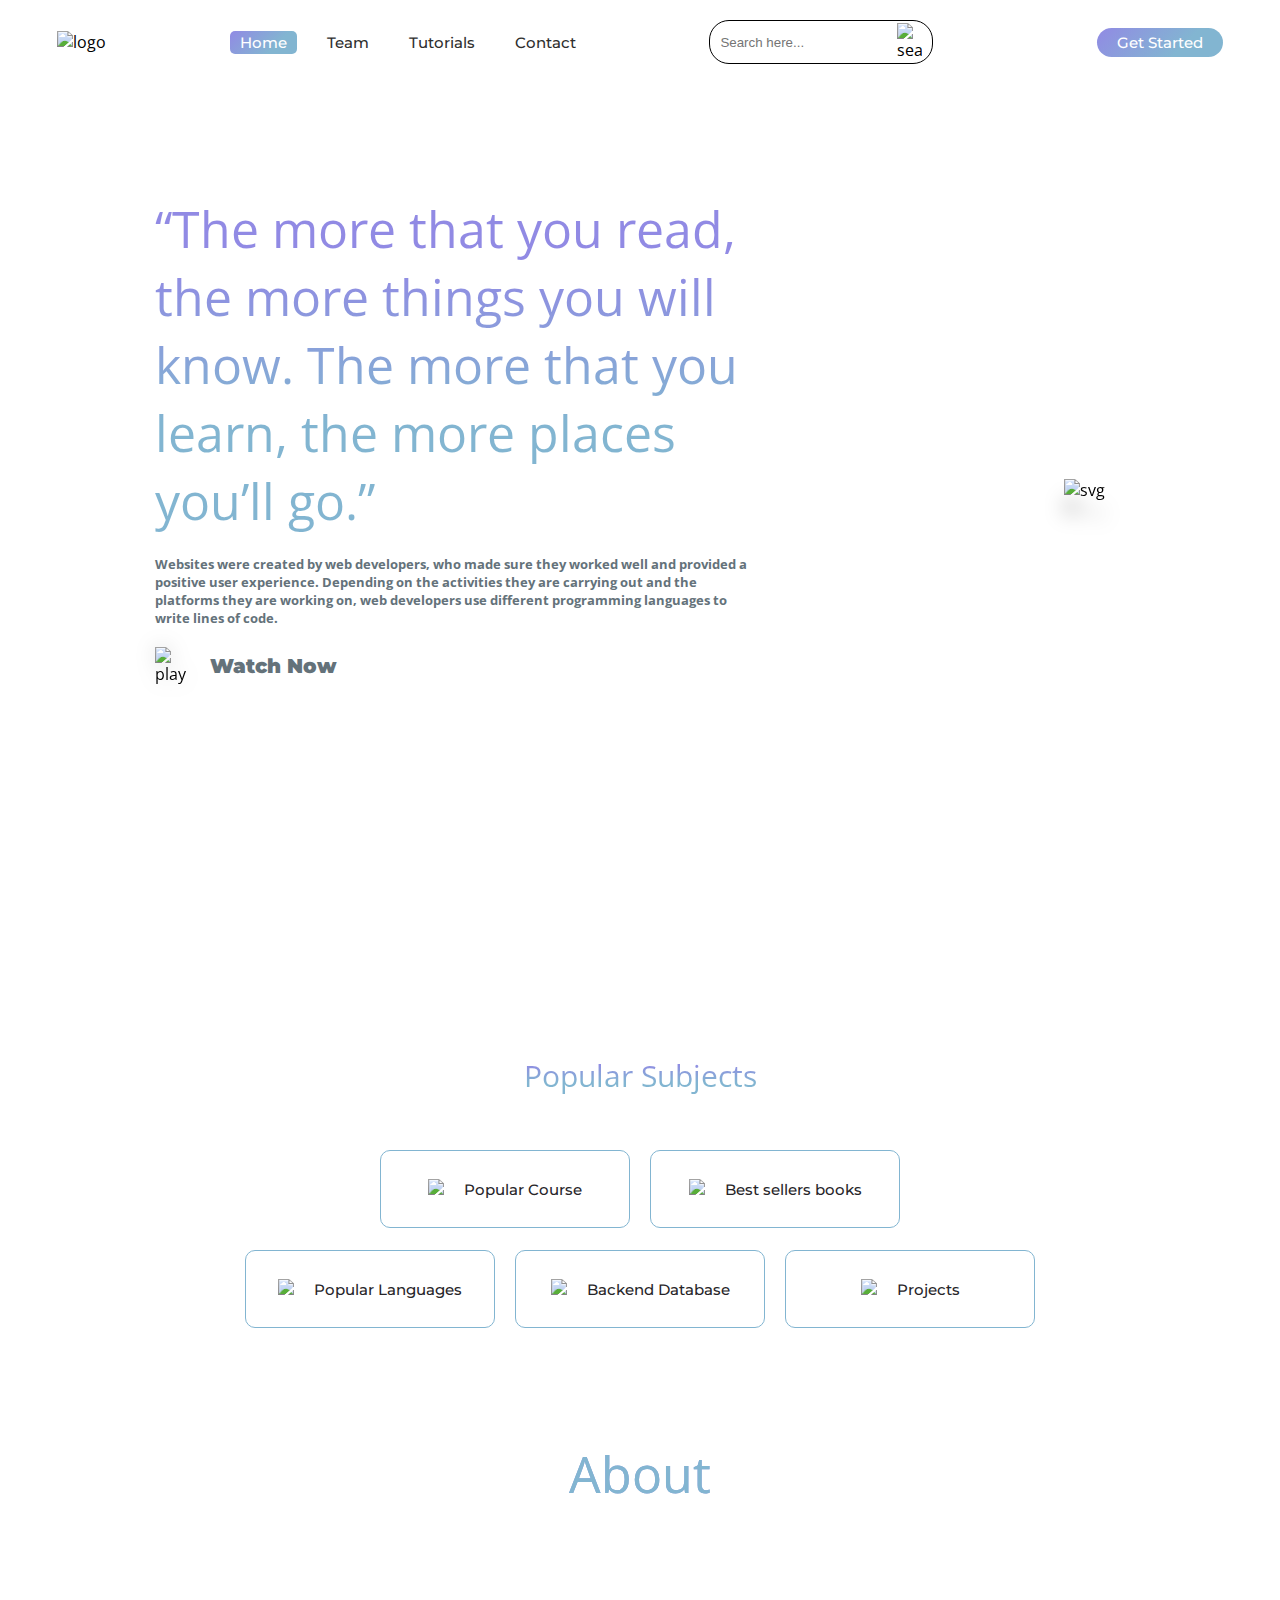
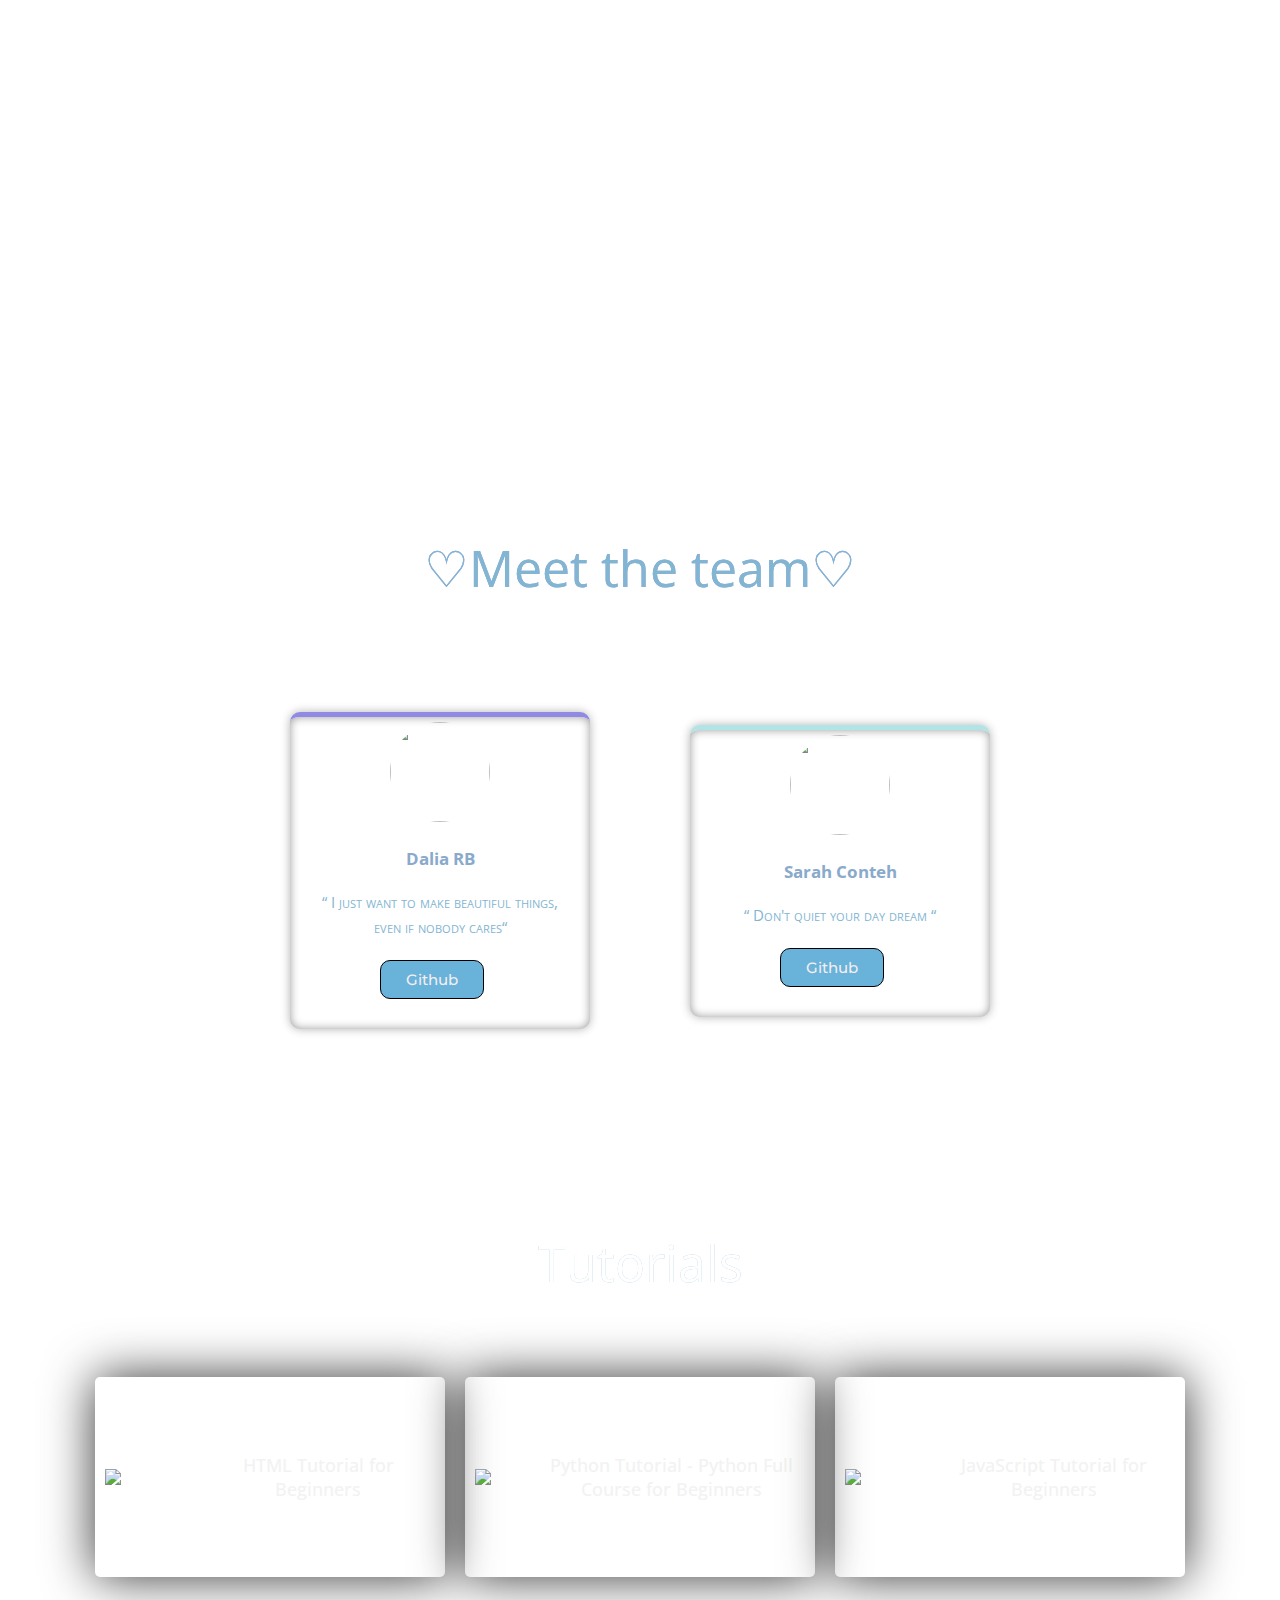
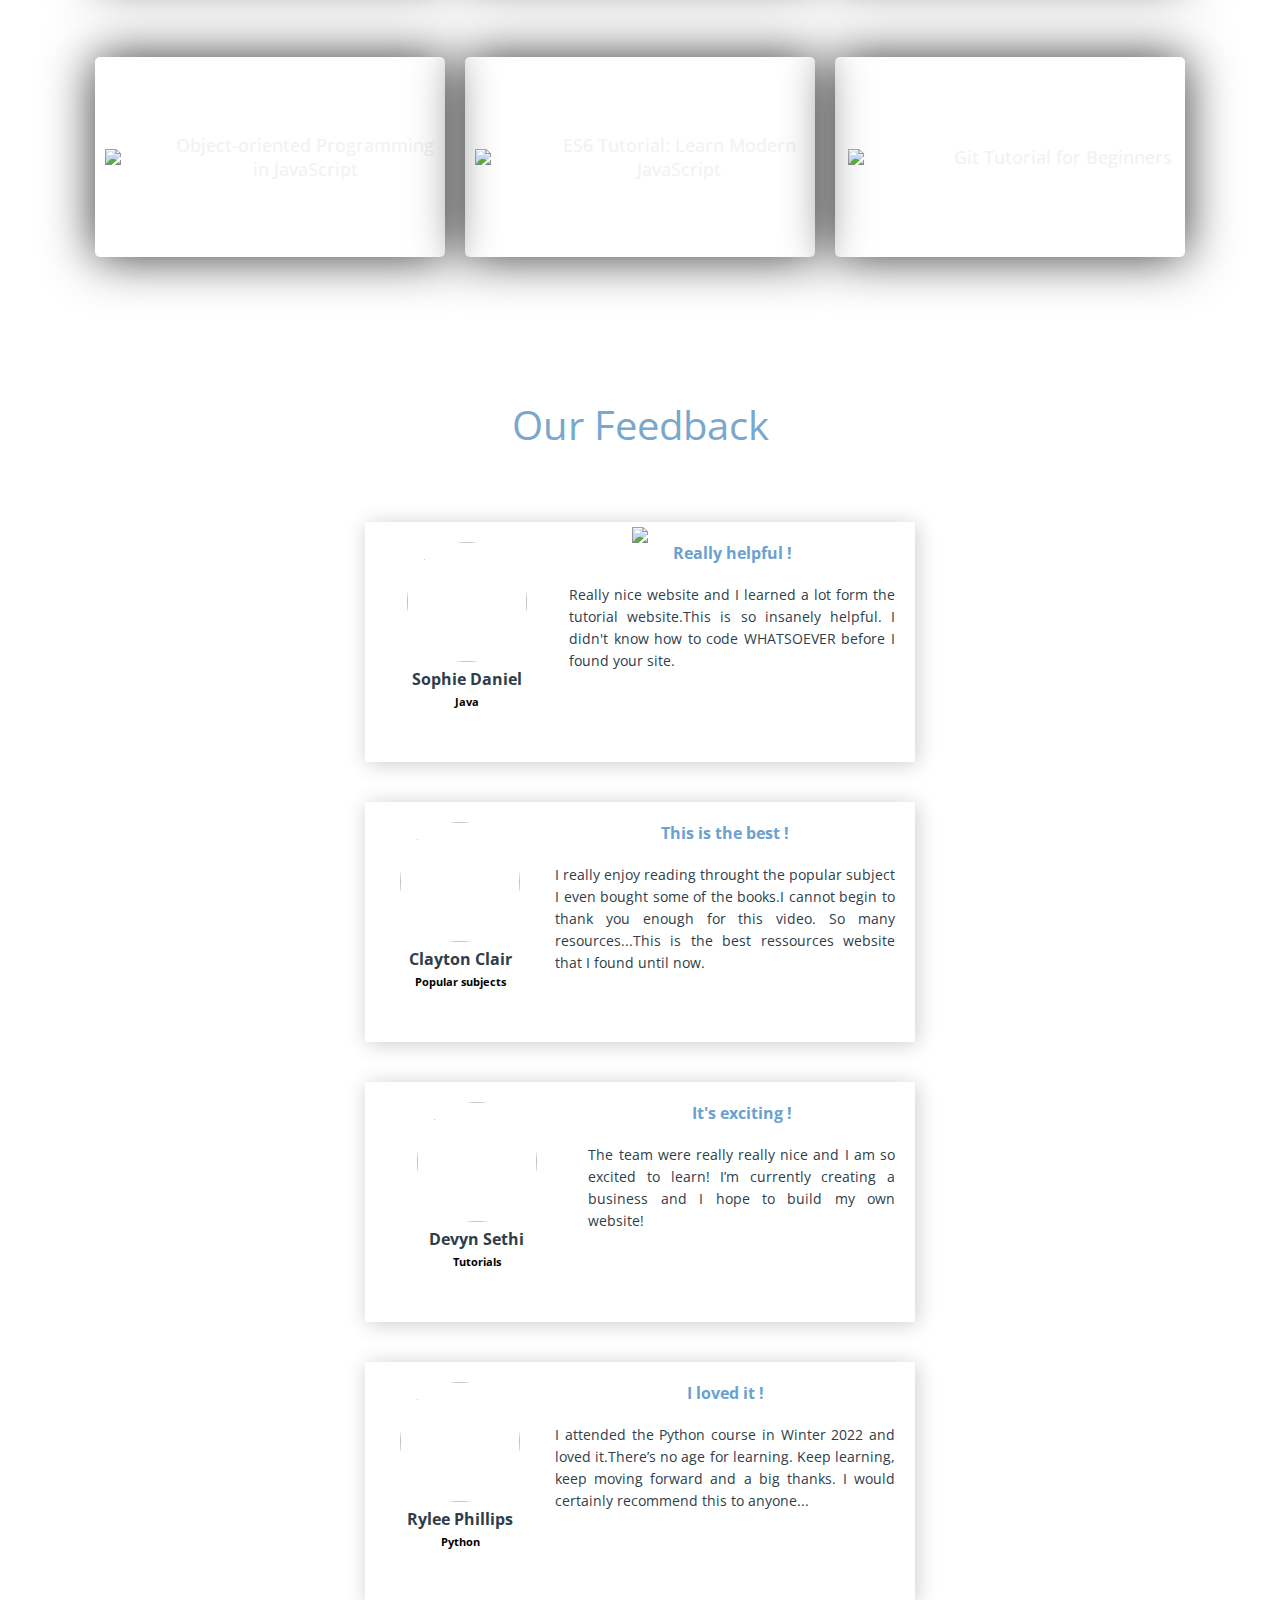
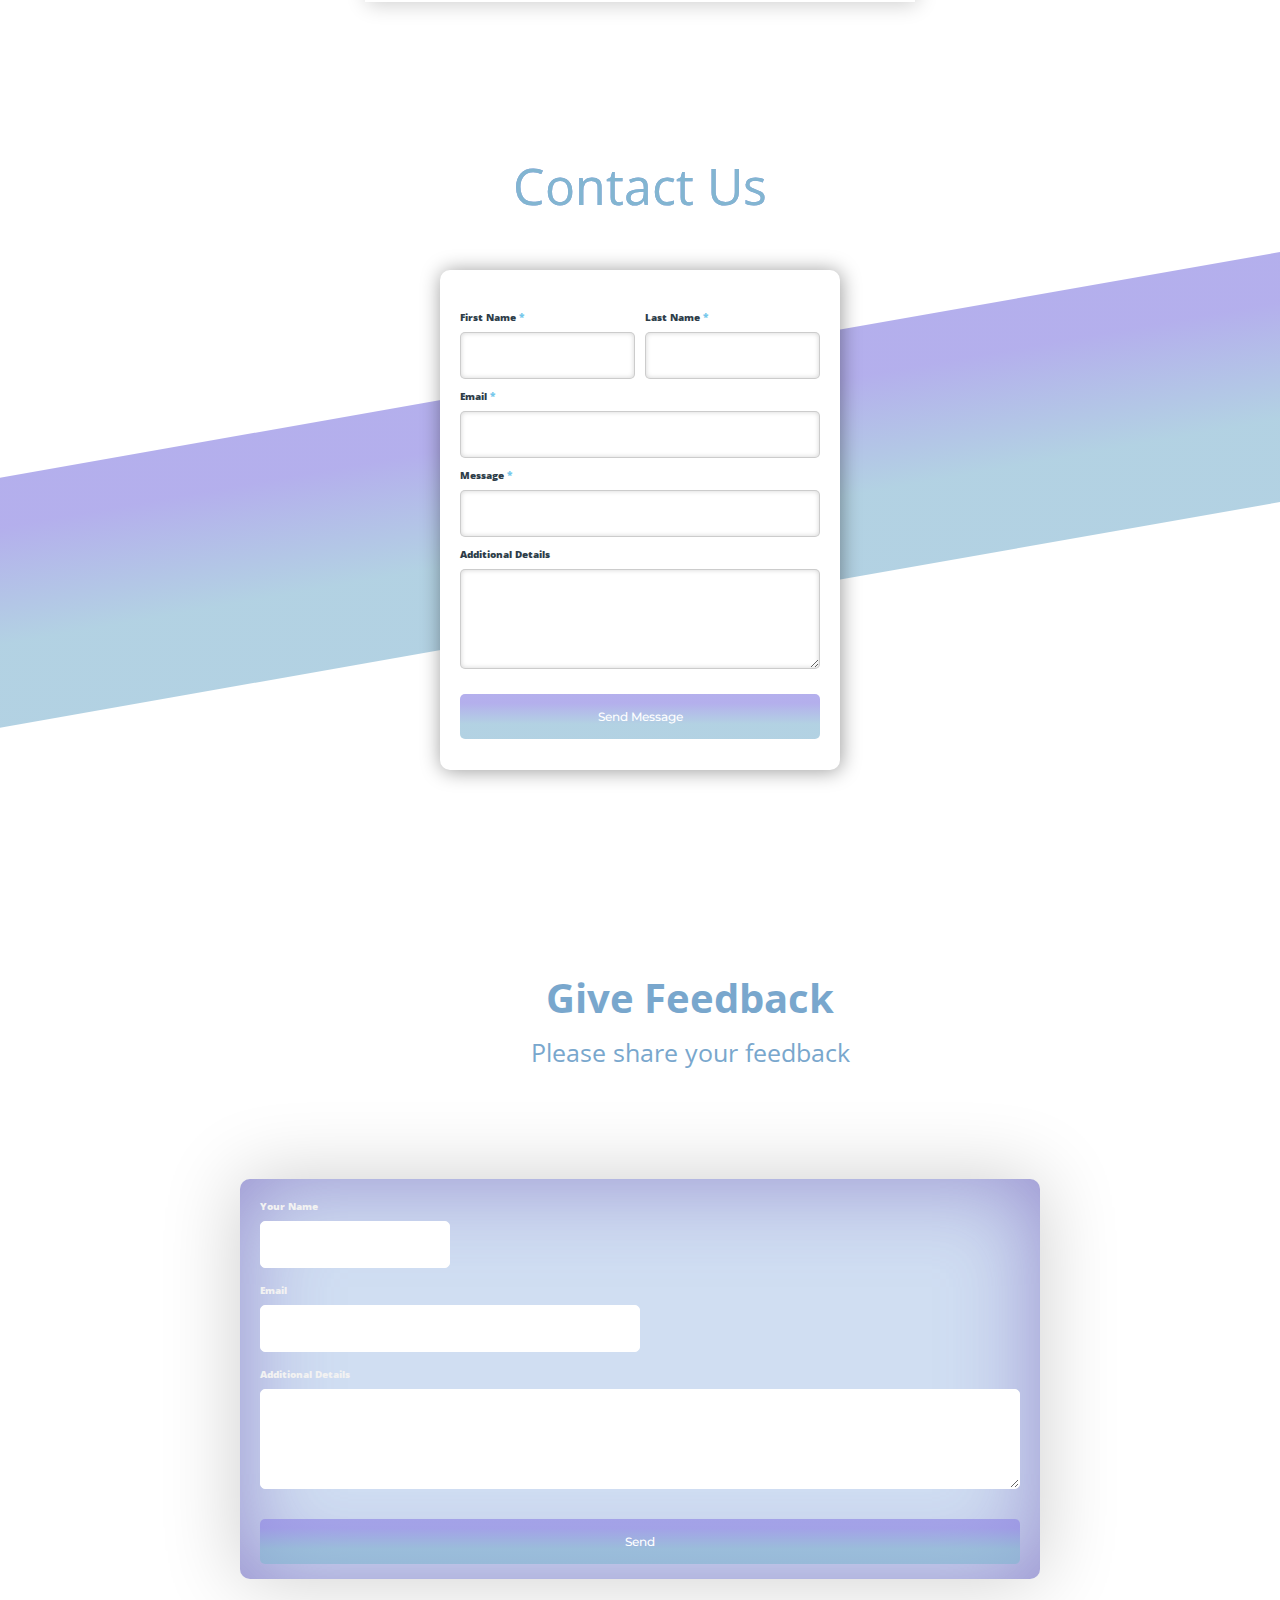
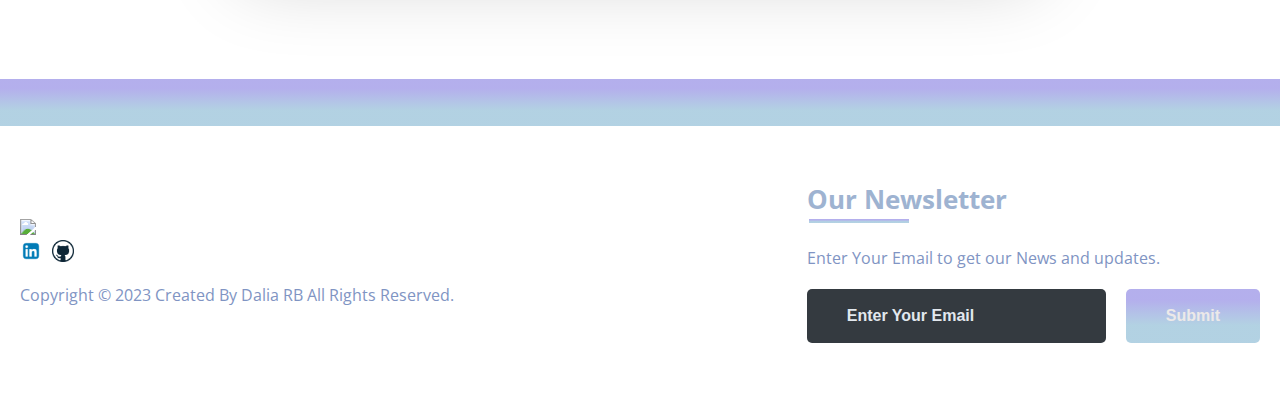
==== index.html @ c53d87e0 "footer" ====
<!DOCTYPE html>
<html>
<head>
	<link rel="shortcut icon" type="png" href="images/book-stack-icon--icon-search-engine-16.png">
	<meta charset="utf-8">
	<meta http-equiv="X-UA-Comaptible" content="IE=edge">
	<title>Challenge</title>
	<meta name="desciption" content="">
	<meta name="viewport" content="width=device-width, initial-scale=1">
	<link rel="stylesheet" type="text/css" href="style.css">
	<script type="text/javascript" src="script.js"></script>
	<script src="https://code.jquery.com/jquery-3.2.1.js"></script>
	<script>
        // Attach an event handler to the window object to listen for scroll events
		$(window).on('scroll', function(){
              // Check the current vertical scroll position of the window
  			if($(window).scrollTop()){
                // If the scroll position is greater than 0, add the 'black' class to the 'nav' element
  			  $('nav').addClass('black'); 
 			 }else { // If the scroll position is 0, remove the 'black' class from the 'nav' element
 		   $('nav').removeClass('black');
 		 }
		})
	</script>
</head>
<body>
<!-- Navigation Bar -->
	<header id="header">
		<nav>
			<div class="logo"><img src="images/0e35d07bb8677053eafcbf5e1f7dc3da-removebg-preview.png" alt="logo"></div>
			<ul>
				<li><a class="active" href="">Home</a></li>
				<!-- <li><a href="#portfolio_section">Recommendation</a></li> -->
				<li><a href="#team_section">Team</a></li>
				<li><a href="#services_section">Tutorials</a></li>
				<li><a href="#contactus_section">Contact</a></li>
			</ul>
			<div class="srch"><input type="text" class="search" placeholder="Search here..."><img src="images/2899266-removebg-preview.png" alt="search" onclick=slide()></div>
			<a class="get-started" href="login.html">Get Started</a>

			<img src="images/image-removebg-preview__2_-removebg-preview.png" class="menu" onclick="sideMenu(0)" alt="menu">
		</nav>
		<div class="head-container">
			<div class="quote">
				<p> “The more that you read, the more things you will know. The more that you learn, the more places you’ll go.”
                </p>
				<h5>Websites were created by web developers, who made sure they worked well and provided a positive user experience. Depending on the activities they are carrying out and the platforms they are working on, web developers use different programming languages to write lines of code.</h5>
				<div class="play">
					<img src="images/png-clipart-metronome-blue-play-button-icon-thumbnail-removebg-preview.png" alt="play"><span><a href="https://youtu.be/GEfuOMzRgXo" target="_blank">Watch Now</a></span>
				</div>
			</div>
			<div class="svg-image">
				<img src="images/people-with-education-related-icons_53876-66207-removebg-preview.png" alt="svg">
			</div>
		</div>

		<div class="side-menu" id="side-menu">
			<div class="close" onclick="sideMenu(1)"><img src="images/image-removebg-preview (1).png" alt="close button"></div>
			<div class="user">
				<img src="images/0e35d07bb8677053eafcbf5e1f7dc3da-removebg-preview.png" alt="Username">
				<p>Made by Dalia RB </p>
			</div>
			<ul>
				<li><a href="#about_section">About</a></li>
				<!-- <li><a href="#portfolio_section">Portfolio</a></li> -->
				<li><a href="#team_section">Team</a></li>
				<li><a href="#services_section">Tutorials</a></li>
				<li><a href="#contactus_section">Contact</a></li>
				<li><a href="#feedBACK">Feedback</a></li>
			</ul>
		</div>
	</header>


<!-- Some Popular Subjects -->
	<div class="title">
		<span>Popular Subjects </span>
	</div>
	<br><br>
	<div class="course">
		<center><div class="cbox">
		<div class="det"><a href="https://youtu.be/zJSY8tbf_ys" target="_blank"><img src="images/png-clipart-metronome-blue-play-button-icon-thumbnail-removebg-preview.png">Popular Course</a></div>
		<div class="det"><a href="https://www.amazon.co.uk/gp/bestsellers/books/269439?ref_=Oct_d_obs_S&pd_rd_w=sknMa&content-id=amzn1.sym.f846ee14-1ba8-4e8b-880b-8fd2aa9e3010&pf_rd_p=f846ee14-1ba8-4e8b-880b-8fd2aa9e3010&pf_rd_r=ST8HG94Z6K1BPTTSJ048&pd_rd_wg=vnvDB&pd_rd_r=f54a0ef1-6a82-42ce-892d-15ac2415af1c"  target="_blank"><img src="images/book-stack-icon--icon-search-engine-16.png">Best sellers books</a></div>
		</div></center>
		<div class="cbox">
            <div class="det"><a href="https://www.simplilearn.com/best-programming-languages-start-learning-today-article" target="_blank"><img src="images/page+paper+read+sheet+text+icon-1320196164950109587.png">Popular Languages </a></div>
		<div class="det"><a href="https://www.youtube.com/watch?v=XBu54nfzxAQ&ab_channel=SuperSimpleDev" target="_blank"><img src="images/png-clipart-metronome-blue-play-button-icon-thumbnail-removebg-preview.png">Backend Database</a></div>
		<div class="det det-last"><a href="https://www.knowledgehut.com/blog/web-development/front-end-web-development-projects"  target="_blank"><img src="images/302-3024170_blue-transparent-project-icon-hd-png-download.png">Projects</a></div>
		</div>
	</div>

	
<!-- ABOUT -->
	<div class="diffSection" id="about_section">
		<center><p style="font-size: 50px; padding: 100px">About</p></center>
		<div class="about-content">
				<div class="side-image">
					<img class="sideImage" src="images/mini-people-with-computer-books_24877-56145-removebg-preview.png">
				</div>
				<div class="side-text">
					<h2>A creative career</h2>
					<p>Those who decide to continue with web development will value the everyday opportunity to use their ideas.<br><br> 
                        As a front-end web developer, the user experience is as important as the features, colours, and layout. It's up to you to give it a life. Back-end developers are familiar with an application's supporting structures. <br> <br> 
                        
                        Full-stack web developers typically handle everything, working alongside UX designers to manage the front-end aesthetic and back-end component work to make a website function properly. </p>
				</div>
		</div>
	</div>


<!-- PORTFOLIO -->
	<!-- <div class="diffSection" id="portfolio_section">
		<center><p style="font-size: 50px; padding: 100px; padding-bottom: 40px;">Recommendation</p></center>
		<div class="content">
			<p>
				“Education is the passport to the future, for tomorrow belongs to those who prepare for it today.” “Your attitude, not your aptitude, will determine your altitude.” “If you think education is expensive, try ignorance.” “The only person who is educated is the one who has learned how to learn …and change.”
			</p>
		</div>
	</div>
	<div class="extra">
		<p>We're increasing this data every year</p>
		<div class="smbox">
		<span><center><div class="data">154</div><div class="det">Enrolled Students</div></center></span>
		<span><center><div class="data">62</div><div class="det">Total Courses</div></center></span>
		<span><center><div class="data">56</div><div class="det">Placed Students</div></center></span>
		<span><center><div class="data">27</div><div class="det">Total Projects</div></center></span>
		</div>
	</div> -->


<!-- TEAM -->
	<div class="diffSection" id="team_section">
		<center><p style="font-size: 50px; padding-top: 100px; padding-bottom: 60px;">♡Meet the team♡</p></center>
		<div class="totalcard">
			<div class="card">
				<center><img src="images/0e35d07bb8677053eafcbf5e1f7dc3da-removebg-preview.png"></center>
				<center><div class="card-title">Dalia RB</div>
				<div id="detail">
					<p>“ I just want to make beautiful things, even if nobody cares“</p>
					<div class="duty"></div>
					<a href="https://github.com/ailaDRB" target="_blank"><button class="btn-roshan">Github</button></a>
				</div>
				</center>
			</div>
			<div class="card">
				<center><img src="images/a54bc60cf25411dc228d8363449bb167.jpg"></center>
				<center><div class="card-title">Sarah Conteh</div>
				<div id="detail">
					<p>“ Don't quiet your day dream “</p>
					<div class="duty"></div>
					<a href="https://github.com/ProdgialCoder" target="_blank"><button class="btn-akhil">Github</button></a>
				</div>
				</center>
			</div>
		</div>
	</div>


<!-- Tutorials -->
	<div class="service-swipe">
		<div class="diffSection" id="services_section">
		<center><p style="font-size: 50px; padding: 100px; padding-bottom: 40px; color: #fff;">Tutorials</p></center>
		</div>
		
		<a href="https://youtu.be/qz0aGYrrlhU" target="_blank"><div class="s-card"><img src="images/png-clipart-metronome-blue-play-button-icon-thumbnail-removebg-preview.png"><p>HTML Tutorial for Beginners</p></div></a>

		<a href="https://youtu.be/_uQrJ0TkZlc" target="_blank"><div class="s-card"><img src="images/png-clipart-metronome-blue-play-button-icon-thumbnail-removebg-preview.png"><p>Python Tutorial - Python Full Course for Beginners</p></div></a>

		<a href="https://youtu.be/W6NZfCO5SIk" target="_blank"><div class="s-card"><img src="images/png-clipart-metronome-blue-play-button-icon-thumbnail-removebg-preview.png"><p>JavaScript Tutorial for Beginners</p></div></a>
		
		<a href="https://youtu.be/PFmuCDHHpwk" target="_blank"><div class="s-card"><img src="images/png-clipart-metronome-blue-play-button-icon-thumbnail-removebg-preview.png"><p>Object-oriented Programming in JavaScript</p></div></a>


		<a href="https://youtu.be/NCwa_xi0Uuc?list=UULPWv7vMbMWH4-V0ZXdmDpPBA" target="_blank"><div class="s-card"><img src="images/png-clipart-metronome-blue-play-button-icon-thumbnail-removebg-preview.png"><p>ES6 Tutorial: Learn Modern JavaScript </p></div></a>

		<a href="https://youtu.be/8JJ101D3knE?list=UULPWv7vMbMWH4-V0ZXdmDpPBA" target="_blank"><div class="s-card"><img src="images/png-clipart-metronome-blue-play-button-icon-thumbnail-removebg-preview.png"><p>Git Tutorial for Beginners</p></div></a>


	</div>

<!-- Reviews -->

<div class="review">
	<div class="diffSection" id="review_section">
		<center><p style="font-size: 40px; padding: 100px; padding-bottom: 40px; color: #79a7cd;">Our Feedback</p></center>
	</div>
	<div id="makeitfull">
	<a href="#review_section"><img src="images/organic-flat-feedback-concept_52683-62653-removebg-preview.png"></a>
</div>
	<div class="rev-container">
		<div class="rev-card">
			<div class="identity">
				<img src="images/humanNotExist1.jpg"><p>Sophie Daniel</p>
				<h6>Java</h6>
				<div class="rating"><img src="images/icon/star.png"><img src="images/icon/star.png"><img src="images/icon/star.png"><img src="images/icon/star.png"><img src="images/icon/star.png"></div>
			</div>
			<div class="rev-cont">
				<p id="title">Really helpful !</p>
				<p id="content">
					Really nice website and I learned a lot form the tutorial website.This is so insanely helpful. I didn't know how to code WHATSOEVER before I found your site.
				</p>
			</div>
		</div>
		<div class="rev-card">
			<div class="identity">
				<img src="images/humanNotExist2.jpg"><p>Clayton Clair</p>
				<h6>Popular subjects</h6>
				<div class="rating"><img src="images/icon/star.png"><img src="images/icon/star.png"><img src="images/icon/star.png"><img src="images/icon/star.png"><img src="images/icon/star.png"></div>
			</div>
			<div class="rev-cont">
				<p id="title">This is the best !</p>
				<p id="content">
					I really enjoy reading throught the popular subject I even bought some of the books.I cannot begin to thank you enough for this video. So many resources...This is the best ressources website that I found until now.  
				</p>
			</div>
		</div>
		<div class="rev-card">
			<div class="identity">
				<img src="images/humanNotExist3.jpg"><p>Devyn Sethi</p>
				<h6>Tutorials</h6>
				<div class="rating"><img src="images/icon/star.png"><img src="images/icon/star.png"><img src="images/icon/star.png"><img src="images/icon/star.png"><img src="images/icon/star.png"></div>
			</div>
			<div class="rev-cont">
				<p id="title">It's exciting !</p>
				<p id="content">
					The team were really really nice and I am so excited to learn! I’m currently creating a business and I hope to build my own website! 
				</p>
			</div>
		</div>
		<div class="rev-card">
			<div class="identity">
				<img src="images/humanNotExist4.jpg"><p>Rylee Phillips</p>
				<h6>Python</h6>
				<div class="rating"><img src="images/icon/star.png"><img src="images/icon/star.png"><img src="images/icon/star.png"><img src="images/icon/star.png"><img src="images/icon/star.png"></div>
			</div>
			<div class="rev-cont">
				<p id="title">I loved it !</p>
				<p id="content">
					I attended the Python course in Winter 2022 and loved it.There’s no age for learning. Keep learning, keep moving forward and a big thanks. I would certainly recommend this to anyone...
				</p>
			</div>
		</div>
	</div>
</div>

<!-- CONTACT US -->
	<div class="diffSection" id="contactus_section">
		<center><p style="font-size: 50px; padding: 100px">Contact Us</p></center>
		<div class="csec"></div>
		<div class="back-contact">
			<div class="cc">
			<form action="mailto:daliarbacari@gmail.com" method="post" enctype="text/plain">
				<label>First Name <span class="imp">*</span></label><label style="margin-left: 185px">Last Name <span class="imp">*</span></label><br>
				<center>
				<input type="text" name="" style="margin-right: 10px; width: 175px" required="required"><input type="text" name="lname" style="width: 175px" required="required"><br>
				</center>
				<label>Email <span class="imp">*</span></label><br>
				<input type="email" name="mail" style="width: 100%" required="required"><br>
				<label>Message <span class="imp">*</span></label><br>
				<input type="text" name="message" style="width: 100%" required="required"><br>
				<label>Additional Details</label><br>
				<textarea name="addtional"></textarea><br>
				<button type="submit" id="csubmit">Send Message</button>
			</form>
			</div>
		</div>
	</div>


<!-- FEEDBACK -->
	<div class="title2" id="feedBACK">
		<center> <span style="font-size: 40px; padding: 100px; padding-bottom: 40px; color: #79a7cd;">Give Feedback</span></center>
		<div class="shortdesc2">
			<center> <p style="font-size: 25px;  color: #79a7cd;">Please share your feedback</p></center>
		</div>
	</div>

	<div class="feedbox">
		<div class="feed">
			<form action="mailto:bacaridalia@outlook.fr" method="post" enctype="text/plain">
				<label>Your Name</label><br>
				<input type="text" name="" class="fname" required="required"><br>
				<label>Email</label><br>
				<input type="email" name="mail" required="required"><br>
				<label>Additional Details</label><br>
				<textarea name="addtional"></textarea><br>
				<button type="submit" id="csubmit">Send</button>
			</form>
		</div>
	</div>

<!-- Sliding Information -->
	<marquee style="background: -webkit-linear-gradient( 
		rgba(145, 138, 228, 0.684)20%,
		rgba(130, 181, 209, 0.613)67%); margin-top: 50px;" direction="left" onmouseover="this.stop()" onmouseout="this.start()" scrollamount="20"><div class="marqu">“Education is the passport to the future.”</div></marquee>

<!-- FOOTER -->
	<footer>
		<div class="footer-container">
			<div class="left-col">
				<img src="images/0e35d07bb8677053eafcbf5e1f7dc3da-removebg-preview.png" style="width: 200px;">
				<div class="logo"></div>
				<div class="social-media">
					<a href="https://www.linkedin.com/in/dalia-r-bacari-7704331b2/"target="_blank"><img src="images/blue-color-white-background-linkedin-design-logo-sign-symbol-free-vector-removebg-preview.png"></a>
					<a href="https://github.com/ailaDRB"target="_blank"><img src="images/670020-removebg-preview.png" ></a>
				</div><br><br>
				<p class="rights-text">Copyright © 2023 Created By Dalia RB All Rights Reserved.</p>
			</div>
			<div class="right-col">
				<h1 style="color: rgb(158, 179, 209)">Our Newsletter</h1>
				<div class="border"></div><br>
				<p>Enter Your Email to get our News and updates.</p>
				<form class="newsletter-form">
					<input class="txtb" type="email" placeholder="Enter Your Email">
					<input class="btn" type="submit" value="Submit">
				</form>
			</div>
		</div>
	</footer>

</body>
</html>
---- style.css ----
@import url('https://fonts.googleapis.com/css?family=Montserrat:500&display=swap');
@import url('https://fonts.googleapis.com/css?family=Dancing+Script&display=swap');
@import url('https://fonts.googleapis.com/css?family=Open+Sans&display=swap');

* {
	box-sizing: border-box;
	margin: 0;
	padding: 0;
	
	
}

html {
	scroll-behavior: smooth;
}
body {
	background: #FFF;
	font-family: 'Open Sans', sans-serif;
}

header {
	height: 90vh;
	/* background: #000; */
}
.black {
	box-shadow: 0 2px 10px rgba(0, 0, 0, 0.5);
}
nav {
	padding-top: 20px;
	padding-bottom: 20px;
	top: 0;
	position: fixed;
	display: flex;
	width: 100%;
	z-index: 1000;
	background: #fff;
	justify-content: space-around;
	transition: 1.5s;
	align-items: center;
}
nav ul {
	display: flex;
	align-items: center;
}
nav ul li {
	list-style: none;
	margin: 5px 10px;
}
nav ul li a {
	padding: 2px 10px;
	color: #2e2e2e;
	cursor: pointer;
	transition: .5s;
	text-decoration: none;
}
nav ul li a:hover {
	color: #fff;
	border-radius: 5px;
	background: linear-gradient(
    -225deg,
    rgb(145, 138, 228) 0%,
    rgb(130, 181, 209)  67%
  );}
.active {
	color: #fff;
	border-radius: 5px;
	background: linear-gradient(
    -225deg,
    rgb(145, 138, 228) 0%,
    rgb(130, 181, 209)  67%
  );
}
.srch {
	padding: 2px 10px;
	display: flex;
	/* align-items: center; */
	justify-content: center;
	/* background: #0066ff; */
	border: 1px solid;
	border-radius: 20px;
}
.srch img {
	width: 25px;
	cursor: pointer;
}
.srch .search {
	/* padding: 2px 10px; */
	outline: none;
	border: none;
	background: transparent;
}

.get-started {
	margin-left: 50px;
	padding: 5px 20px;
	border-radius: 20px;
	text-decoration: none;

	color: #fff;
	transition: .5s;
	background: linear-gradient(
    -225deg,
    rgb(145, 138, 228) 0%,
    rgb(130, 181, 209)  67%
  );
}
.get-started:hover {
	color: #f2efef;
	 background: linear-gradient(
		-225deg,
		rgb(145, 138, 228) 0%,
		rgb(130, 181, 209)  67%
	  );
}
.logo img{
	width: 50px;
	cursor: pointer;
	transition: all 1s;
}

a, button {
	float: left;
	font-family: "Montserrat", sans-serif;
	font-weight: 500;
	font-size: 15px;
	color: #2E3D49;
	display: block;
	text-decoration: none;
	text-align: center;
}
.head-container {
	margin-top: 245px;
	display: flex;
	flex-wrap: wrap;
	align-items: center;
	justify-content: space-around;
}
.quote {
	width: 600px;
	transform: translateY(-50px);
}
.quote h5 {
	margin-top: 20px;
	color: 
		rgb(100, 114, 122);
}
.quote p {
	font-size: 50px;
	background: -webkit-linear-gradient( 
		rgb(145, 138, 228)20%,
		rgb(130, 181, 209)67%);
    -webkit-background-clip: text;
    -webkit-text-fill-color: transparent;
}
.quote .play {
	margin-top: 20px;
	display: flex;
	/* justify-content: center; */
	align-items: center;
}
.quote .play img {
	width: 45px;
	cursor: pointer;
	filter: drop-shadow(0 0 10px #0002);
}
.quote .play span a{
	margin-left: 10px;
	font-size: 20px;
	font-weight: 900;
	color: 
	rgb(100, 114, 122);
	cursor: pointer;
}
.svg-image img{
	width: 100%;
	margin-right: 20px;
	filter: drop-shadow(0 20px 10px rgba(0,0,0,0.2));
}

/* SIDE MENU */
.menu {
	cursor: pointer;
	width: 25px;
	display: none;
}
.side-menu {
	width: 100%;
	height: 100%;
	background: -webkit-linear-gradient( 
		rgb(145, 138, 228)20%,
		rgb(130, 181, 209)67%);
	position: absolute;
	top: 0;
	transition: .8s;
	z-index: 2000;
	transform: translateX(-100%);
}
.side-menu ul {
	margin-top: 35%;
	display: flex;
	flex-direction: column;
	justify-content: center;
	/* background: #FA4B37; */
}
.side-menu ul li {
	list-style: none;
	/* background: #009900; */
	display: flex;
	justify-content: center;
	align-items: center;
	/* border-bottom: 1px solid #fff; */
	/* padding: 10px 0px; */
}
.side-menu ul li:hover a{
	background: #fff;

	color: 
		rgb(130, 181, 209);
}
.side-menu ul li a{
	color: #FFF;
	width: 100%;
	font-size: 1em;
	/* background: #2E3D49; */
	text-decoration: none;
	padding: 15px 0px;
}
.close img{
	float: right;
	width: 35px;
	cursor: pointer;
	margin: 10px;
}
.user {
	display: flex;
	justify-content: center;
	align-items: center;
	margin-top: 10%;
}
.user img {
	width: 60px;
	border-radius: 50%;
	border: 2px solid #fff;
	filter: drop-shadow(0 10px 20px #0004);
	margin-right: 30px;
	cursor: pointer;
}
.user p {
	color: #fff;
	cursor: pointer;
}
.user img, .user p {
	opacity: 1;
}
/*Common things in all sections*/
#about_section, #portfolio_section, #team_section, #services_section, #contactus_section {
	font-family: 'Open Sans', sans-serif;
	color: rgb(130, 181, 209);
	background: -webkit-linear-gradient( 
		rgb(145, 138, 228)0%,
		rgb(130, 181, 209)67%);
    -webkit-background-clip: text;
	position: relative;
}
.diffSection {
	width: 100%;
	/*position: relative;*/
	justify-content: center;
	align-items: center;
}
.diffSection .content {
	margin: 10px;
	text-align: center;
	padding: 10px 100px;
	font-size: 1.1em;
}

/*PORTFOLIO*/
/* .extra {
	width: 100%;
}
.extra p {
	padding: 30px;
	padding-bottom: 150px;
	font-size: 50px;
	text-align: center;
	color: #fff;
	background-image: linear-gradient(rgba(0,0,0,0),rgba(0,0,0,0.7)),url("images/extra/b1.jpg");
	background-size: cover;
	background-attachment: fixed;
	font-family: cursive;
	z-index: -9;
}
.smbox {
	display: flex;
	flex-wrap: wrap;
	transform: translateY(-100px);
	justify-content: center;
}
.smbox span {
	margin: 1%;
	background: #fff;
	box-shadow: inset 0px 0px 25px rgba(0,0,0,0.2),
						0 0 40px rgba(0,0,0,0.3);
	border-radius: 10px;
	padding: 30px 50px;
	cursor: pointer;
}
.smbox span:hover {
	transform: scale(1.3);
	transition: .5s ease;
}
.smbox .data {
	font-size: 80px;
	color: #FA6146;	
}
.smbox .det {
	font-size: 20px;
	color: #272529;
	font-family: cursive;
} */

/*Title*/
.title {
	margin-top: 0px; 
	font-family: 'Open Sans', sans-serif;
	font-size: 30px;
	text-align: center;
	background: -webkit-linear-gradient( 
		rgb(145, 138, 228)20%,
		rgb(130, 181, 209)67%);
    -webkit-background-clip: text;
    -webkit-text-fill-color: transparent;
}

/*ABOUT*/
.about-content {
	width: 100%;
	position: relative;
	justify-content: center;
	flex-wrap: wrap;
	display: flex;
	align-items: center;
}
.about-content .side-text {
	width: 550px;
	padding: 50px 40px;

	background: -webkit-linear-gradient( 
		rgb(145, 138, 228)20%,
		rgb(130, 181, 209)67%);
    -webkit-background-clip: text;
    -webkit-text-fill-color: transparent;
	box-shadow: 2px 0 100px rgba(0,0,0,0.3);
	border-radius: 5px;
	text-align: justify;
	line-height: 22px;
	opacity: 0;
	transform: translateX(-100px);
	transition: 1s ease-in-out;
}
.about-content .side-text-appear {
	opacity: 1;
	transform: translateX(0px);
}
.about-content .side-text h2 {
	padding: 10px;
}
.about-content .side-text p {
	padding: 10px;
}
.about-content .side-image img {
	width: 90%;
	border-radius: 5px;
}
.sideImage {
	transform: translateX(100px);
	opacity: 0;
	transition: .8s ease-in-out;
}
.sideImage-appear {
	opacity: 1;
	transform: translateX(0px);
}

/*POPULAR SUBJECTS*/
.cbox {

	font-family: 'Open Sans', sans-serif;
	position: relative;
	width: 100%;
	display: inline-flex;
	flex-wrap: wrap;
	justify-content: center;
}
.cbox .det {
	width: 250px;
	height: 80px;
	margin: 10px;
	background: #fff;
	cursor: pointer;
}
.cbox .det a{
	justify-content: space-around;
	width: 250px;
	padding: 28px;
	border-radius: 10px;
	border: 1px solid rgb(130, 181, 209);
	font-size: 15px;
	color: #272529;
	text-decoration: none;
}
.cbox .det a:hover {

	background: -webkit-linear-gradient( 
		rgb(145, 138, 228)20%,
		rgb(130, 181, 209)67%);
	color: white;
}
.cbox .det a:hover img{
	filter: brightness(100);
}
.cbox img {
	width: 20px;
	margin-right: 20px;
}

/*TEAM SECTION*/
.totalcard {
	width: 100%;
	display: flex;
	flex-wrap: wrap;
	align-items: center;
	justify-content: center;
	margin-bottom: 50px;
}
.totalcard .card {
	margin: 50px;
	width: 300px;
	border-radius: 10px;
	background: #fff;
}
.totalcard .card{
	box-shadow: inset 0 0 10px rgba(0,0,0,0.4),
					0 0 10px rgba(0,0,0,0.3);
}
.card:nth-child(1){
	border-top: 5px solid rgb(145, 138, 228);
}
.card:nth-child(2){
	border-top: 5px solid rgb(177, 228, 230);
}
.card:nth-child(1):hover {
	box-shadow: inset 0px 0px 10px rgba(145, 138, 228,0.5),
				1px 1px 30px rgba(145, 138, 228,0.5);
}
.card:nth-child(2):hover {
	box-shadow: inset 0px 0px 10px rgba(177, 228, 230,0.5),
				1px 1px 30px rgba(177, 228, 230.5);
}
.totalcard .card img {
	width: 100px;
	height: 100px;
	margin-top: 5px;
	cursor: pointer;
	border-radius: 50px;
	transition-duration: .8s;
}
.totalcard .card img:hover {
	transform: scale(3.5);
	border-radius: 50;
	box-shadow: 0 0 20px rgba(0,0,0,0.5);
}
#detail p{
	font-size: 15px;
	line-height: 25px;
	font-variant: small-caps;
	text-align: center;
	margin: 25px;
	margin-bottom: 0px;
	margin-top: 0px;
	
}
#detail button {
	outline: none;
	color: #f4eef0;
	background:
		rgb(105, 178, 218);
	border-radius: 10px;
	border-style: none;
	border: 1px solid black;
	padding: 9px 25px;
	cursor: pointer;
	transition-duration: .4s;
}
#detail a {
	bottom: 80px;
	text-decoration: none;
	margin-bottom: 30px;
	margin-top: 20px;
	margin-left: 90px;
	align-self: center;
}
.btn-roshan:hover {
	background: -webkit-linear-gradient( 
		rgb(145, 138, 228)20%,
		rgb(130, 181, 209)67%);
	color: #fff;
}
.btn-roshan2:hover {
	background: -webkit-linear-gradient( 
		rgb(145, 138, 228)20%,
		rgb(130, 181, 209)67%);
	color: #fff;
}
.card-title {
	font-size: 17px;
	color: #89aacb;
	padding: 20px;
	font-weight: 700;
}

/*Service Section*/
/*Service Section*/
.service-swipe {
	display: flex;
	flex-wrap: wrap;
	justify-content: center;
	align-items: center;

	background: -webkit-linear-gradient( 
		rgba(145, 138, 228, 0.684)20%,
		rgba(130, 181, 209, 0.613)67%);
	background-size: cover;
	background-attachment: fixed;
}
.service-swipe .s-card img {
	width: 100px;
}
.service-swipe a {
	padding: 0;
	margin: 40px 10px;
}
.service-swipe .s-card {
	display: flex;
	justify-content: space-around;
	padding: 10px;
	align-items: center;
	text-align: center;
	width: 350px;
	height: 200px;
	box-shadow: inset 0 0 20px rgba(255,255,255,0.05),
					0 0 50px rgba(0,0,0,0.8);
	border-radius: 5px;
	cursor: pointer;
	transition-duration: .5s;
}
.service-swipe .s-card p {
	color: #f2f2f2;
	font-size: 1.2em;
	font-family: 'Open Sans',sans-serif;
}
.service-swipe .s-card:hover {
	box-shadow: 0 0 50px rgba(255,255,255,0.8);
	transform: translateY(-10px);
}

/*Contact Us Section*/
.csec {
	background: -webkit-linear-gradient( 
		rgba(145, 138, 228, 0.684)20%,
		rgba(130, 181, 209, 0.613)67%);
	background-attachment: fixed; 
	position: absolute;
	width: 100%;
	height: 250px;
	top: 200px;
	content: '';
	transform-origin: top right;
	transform: skewY(-10deg);
	z-index: -1;
}
.back-contact {
	margin-top: 0px;
	transform: translateY(-50px);
	display: flex;
	align-items: center;
	justify-content: space-around;
}
.cc {
	height: 400px;
	width: 400px;
	height: 500px;
	border-radius: 10px;
	justify-content: center;
	box-shadow: 1px 1px 20px rgba(0,0,0,0.4);
	background: #fff;
}
.cc form {
	margin: 5%;
	margin-top: 40px;
	width: 90%;
	height: 90%;
}
.cc form label {
	position: absolute;
	color: #2E3D49;
	font-size: 10px;
	font-weight: 800;
}
.cc form input {
	padding: 15px;
	margin-bottom: 10px;
	border-radius: 5px;
	box-shadow: inset 0 0 5px lightgray;
	border: 1px solid rgba(0,0,0,0.2);
	outline: none;
	color: #2E3D49;
	font-weight: 600;
}
.imp {
	color: rgb(116, 199, 235);
}
form textarea {
	width: 100%;
	height: 100px;
	box-shadow: inset 0 0 5px lightgray;
	border: 1px solid rgba(0,0,0,0.2);
	border-radius: 5px;
	outline: none;
	color: #2E3D49;
	font-weight: 600;
	padding: 15px;
}
#csubmit {
	margin-top: 20px; 
	background: -webkit-linear-gradient( 
		rgba(145, 138, 228, 0.684)20%,
		rgba(130, 181, 209, 0.613)67%);
	border-radius: 5px;
	border-style: none;
	outline: none;
	width: 100%;
	padding: 15px 25px;
	color: #fff;
	font-size: 12px;
	cursor: pointer;
}

/*REVIEW SECTION*/

#makeitfull {
	display: flex;
	justify-content: center;
	transform: translateY(35px);
}
#makeitfull img {
	width: 550px;
}

.review {
	background: white;
	width: 100%;
}
.rev-container {
	padding: 10px 10%;
	display: flex;
	flex-wrap: wrap;
	justify-content: space-around;
}
.rev-container .rev-card {
	/*overflow: hidden;*/
	width: 550px;
	height: 240px;
	margin-bottom: 40px;
	background: #fff;
	display: flex;
	padding: 10px;
	box-shadow: 2px 2px 20px rgba(0,0,0,0.2);
}
.rev-card:hover {
	box-shadow: 1px 1px 5px rgba(0,0,0,0.2);
}
.identity {
	display: flex;
	flex-wrap: wrap;
	justify-content: center;
	padding: 10px;
}
.identity img {
	width: 120px;
	height: 120px;
	transition-duration: .8s;
	border-radius: 50%;
}
.identity img:hover {
	transform: scale(2.2);
	border-radius: 0px;
	box-shadow: 0 0 20px rgba(0,0,0,0.3);
}
.identity p {
	width: 150px;
	font-weight: bold;
	color: #2E3D49;
	text-align: center;
}
.identity h6 {
	width: 150px;
	text-align: center;
}
.identity .rating img {
	width: 12px;
	height: 12px;
	margin-right: 5px;
}
.rev-cont {
	overflow: hidden;
}
.rev-cont #title {
	padding: 10px;
	color: #6aa1ce;
	font-weight: bolder;
	text-align: center;
}
.rev-cont #content {
	padding: 10px;
	font-size: .9em;
	color: #2E3D49;
	line-height: 22px;
	text-align: justify;
}


/*FEEDBACK*/
.title2 {
	position: relative;
	margin-top: 150px;
	margin-left: 100px;
}
.title2 span{
	font-weight: 700;
	font-family: 'Open Sans', sans-serif;
	font-size: 30px;
	color: #2E3D49;
}
.title2 .shortdesc2 {
	padding: 10px;
	font-family: 'Open Sans', sans-serif;
	font-size: 15px;
	color: #2E3D49;
	margin-bottom: 10px;
}
.feedbox {
	margin-top: 50px;
	width: 100%;
	display: flex;
	padding: 50px 80px;
	background-attachment: fixed;
}
.feed {
	margin: 0 auto;
	width: 800px;
	height: 400px;
	position: center;
	border-radius: 10px;
	justify-content: center;
	box-shadow: inset 0 0 90px rgba(114, 90, 184, 0.6),
					0 0 80px rgba(0,0,0,0.2);
	background: rgba(137, 173, 222, 0.4);
}
.feed form {
	width: 100%;
	height: 100%;
	padding: 20px;
}

.feed form label {
	position: absolute;
	color: #f2f2f2;
	font-size: 10px;
	font-weight: 800;
}
.feed form input, .feed textarea {
	padding: 15px;
	border-radius: 5px;
	box-shadow: inset 0 0 5px white;
	border: 1px solid white;
	outline: none;
	color: #2E3D49;
	background: white;
	font-weight: 600;
}
.feed form input {
	margin-bottom: 15px;
	width: 50%;
}
.feed form .fname {
	width: 25%;
}
.feed form textarea {
	width: 100%;
	height: 100px;
}
.feed #csubmit {
	margin-top: 25px; 
	background: -webkit-linear-gradient( 
		rgba(145, 138, 228, 0.684)20%,
		rgba(130, 181, 209, 0.613)67%);
	border-radius: 5px;
	border-style: none;
	outline: none;
	width: 100%;
	padding: 15px 25px;
	color: #fff;
	font-size: 12px;
	cursor: pointer;
}

/*SCROLLING TEXT*/
.marqu {
	text-align: center;
	justify-content: center;
	color: #fff;
	font-size: 20px;
	padding: 10px;
}

/*FOOTER*/
footer {
	color: #8094c3;
	background: white;
	padding: 50px 0; 
}
footer .footer-container {
	max-width: 1300px;
	margin: auto;
	padding: 0 20px;
	display: flex;
	justify-content: space-between;
	align-items: center;
	flex-wrap: wrap-reverse;
}
footer .social-media img{
	width: 22px;
}
footer .logo {
	width: 180px;
	color: rgb(180, 83, 83);
}
footer .social-media a{
	margin-right: 10px;
	font-size: 22px;
	text-decoration: none;
}
footer .right-col h1{
	font-size: 26px;
}
footer .border{
	width: 100px;
	height: 4px;
	background: -webkit-linear-gradient( 
		rgba(145, 138, 228, 0.684)20%,
		rgba(130, 181, 209, 0.613)67%);
	margin: 2px;
}
footer .newsletter-form {
	display: flex;
	justify-content: center;
	align-items: center;
	flex-wrap: wrap;
}
footer input::placeholder {
  color: rgb(226, 232, 238) !important;
}
footer .txtb {
	flex: 1;
	padding: 18px 40px;
	font-size: 16px;
	background: #343A40;
	border: none;
	font-weight: 700;
	outline: none;
	border-radius: 5px;
	min-width: 260px;
	margin-top: 20px;
	color: rgb(220, 223, 225);
}
footer .btn {
	margin-top: 20px;
	padding: 18px 40px;
	font-size: 16px;
	color: #ece9e9;
	background: -webkit-linear-gradient( 
		rgba(145, 138, 228, 0.684)20%,
		rgba(130, 181, 209, 0.613)67%);
	border: none;
	font-weight: 700;
	outline: none;
	border-radius: 5px;
	margin-left: 20px;
	cursor: pointer;
	transition: opacity .3s linear;	
}
footer .btn:hover {
	opacity: .7;
}

/*PROPERTIES FOR MAKING WEBSITE RESPONSIVE*/
@media screen and (max-width: 960px) {
	.footer-container {
		max-width: 600px;
	}
	.right-col {
		width: 100%;
		margin-bottom: 60px;
	}
	.left-col {
		width: 100%;
		text-align: center;
	}
	.social-media {
		display: flex;
		justify-content: center;
	}
	.logo {
		transition: 1s;
		margin-left: 30%;
	}
	nav ul, .srch, .get-started{
		display: none;
	}
	.menu {
		display: block;
	}
	nav {
		padding-bottom: 20px;
		border-bottom: 1px solid #0005;
		/* position: fixed; */
		/* top: 0; */
	}
	.quote p, .quote h5, .play {
		justify-content: center;
		text-align: center;
	}
	.quote p {
		font-size: 30px;
	}
	.service-container .right-side img {
		width: 90%;
	}
	.title {
		margin-top: 0px;
	}
	
}
@media screen and (max-width: 700px) {
	footer .btn{
		margin: 0;
		width: 100%;
		margin-top: 20px;
	}
	.svg-image img {
		width: 90%;
		margin: 20px;
		/* align-self: center; */
	}
}

@media screen and (max-width: 1000px) {	
	.feedbox form input, .feedbox form .fname{
		width: 100%;
	}
}
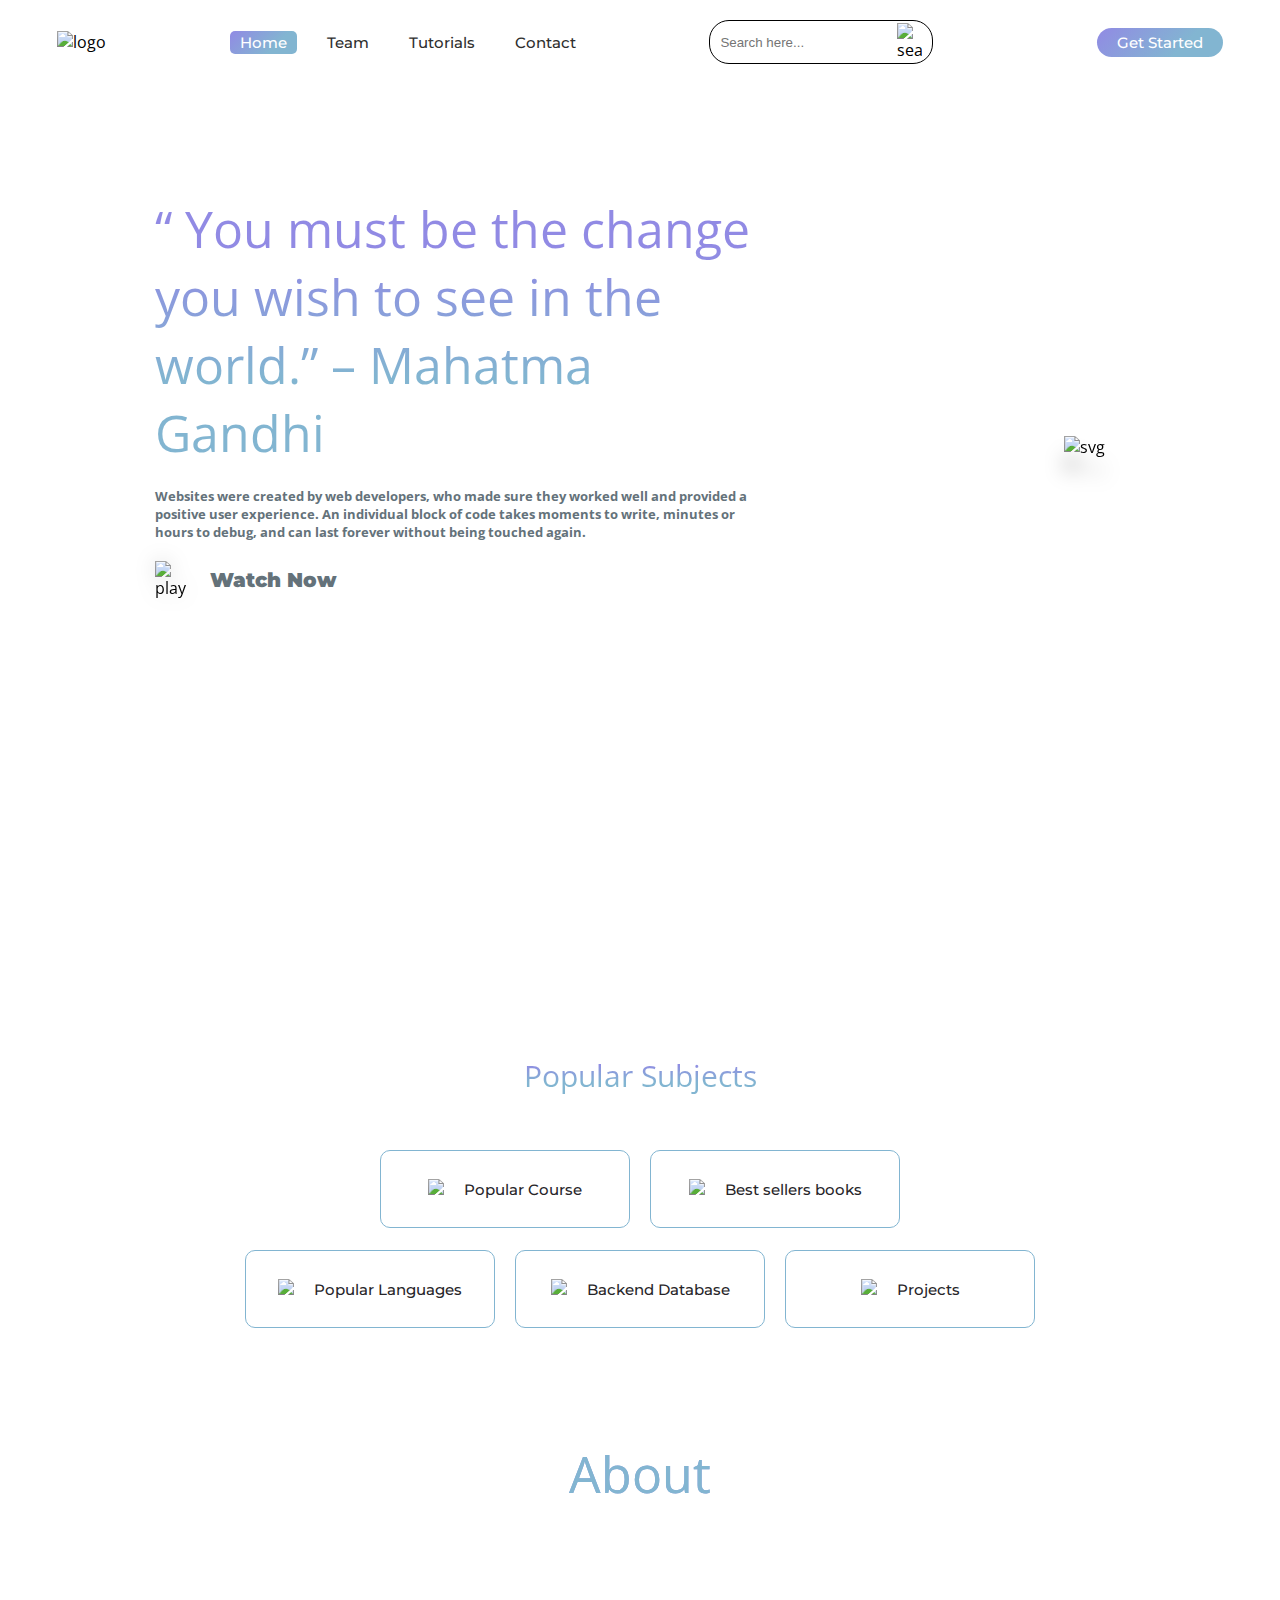
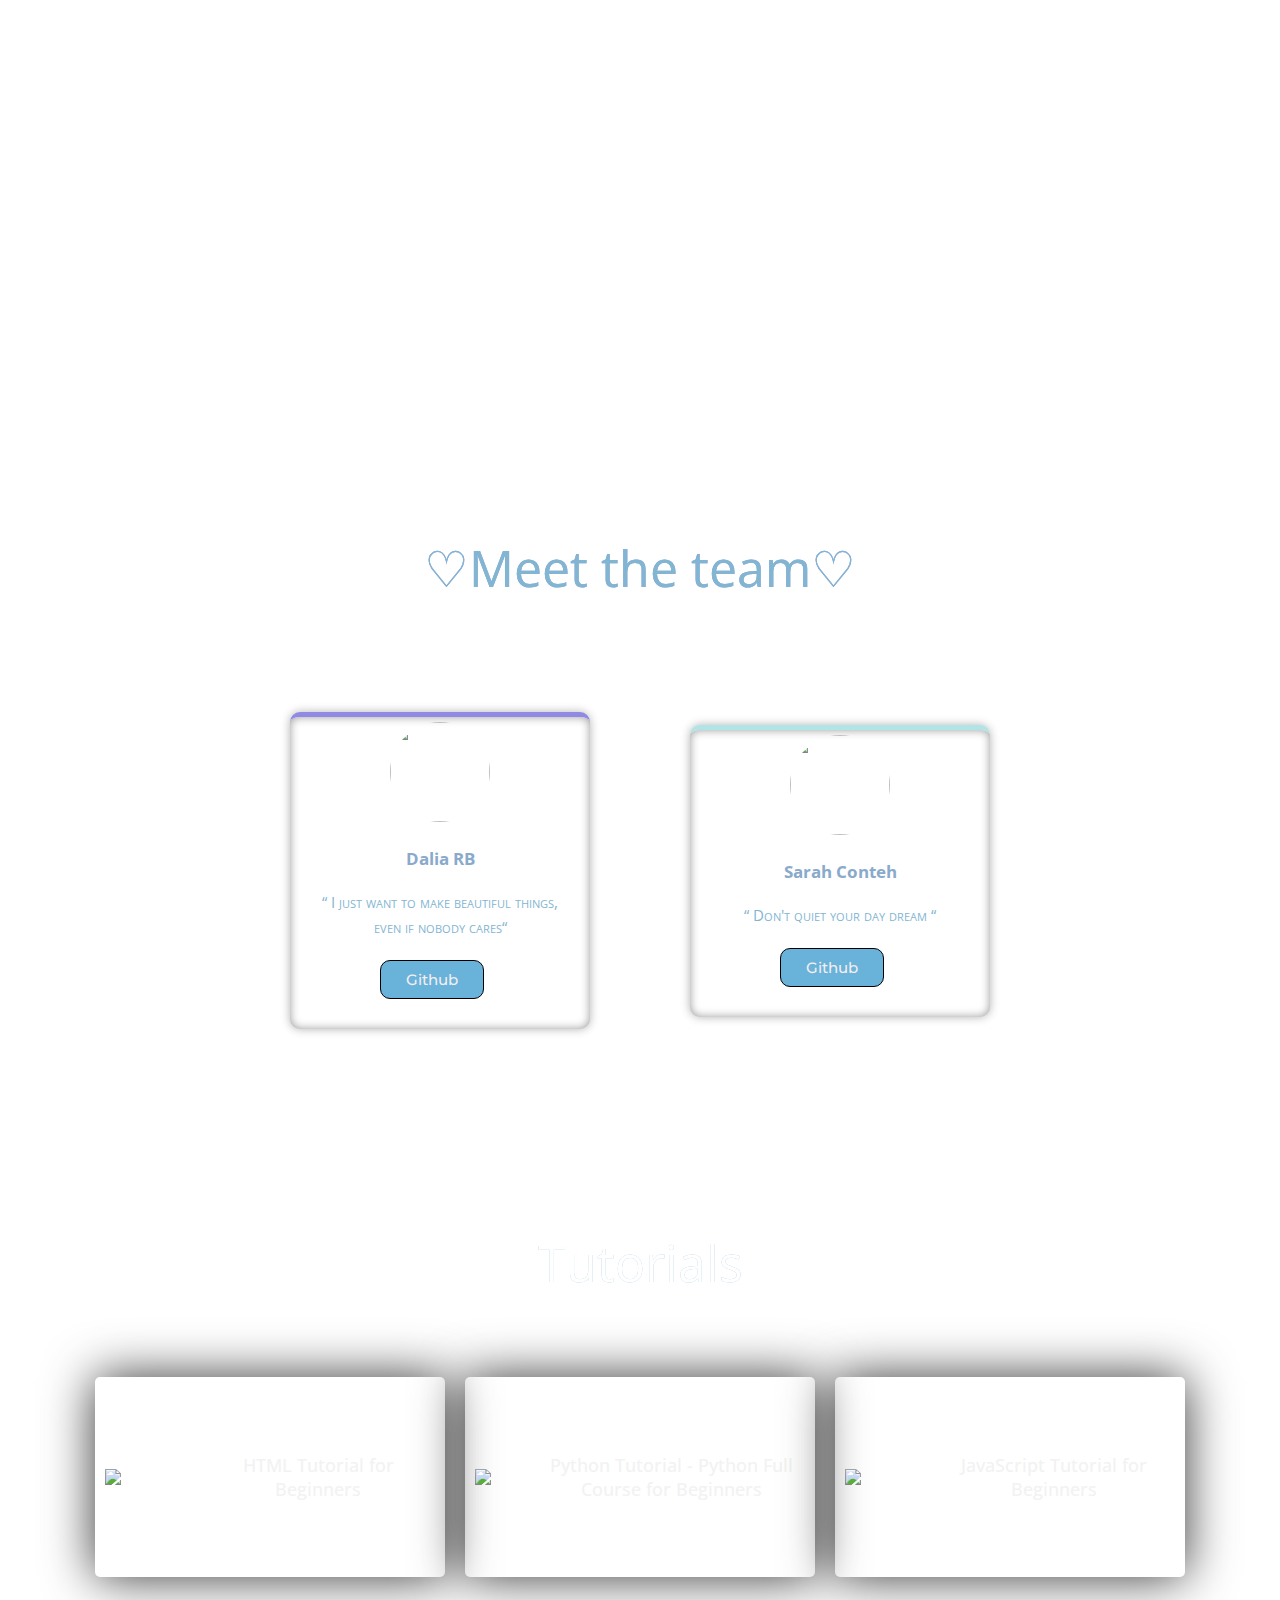
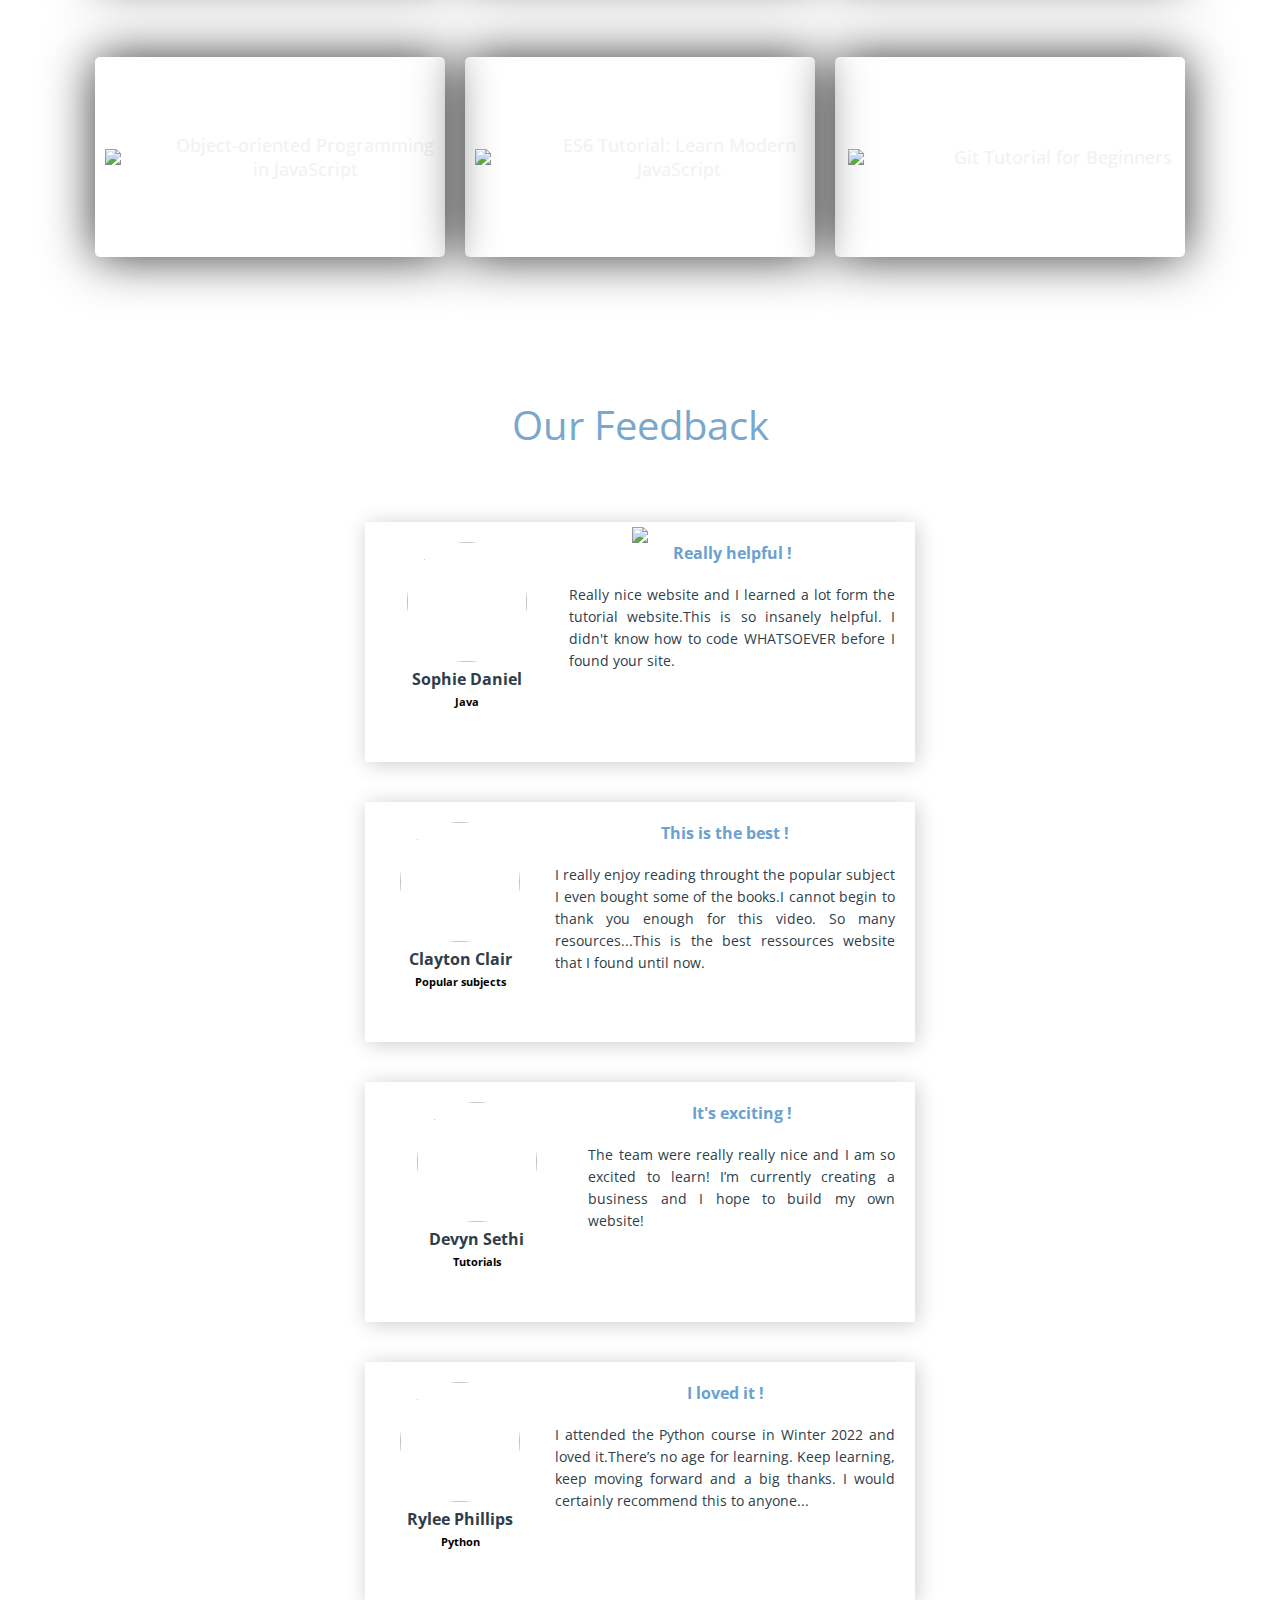
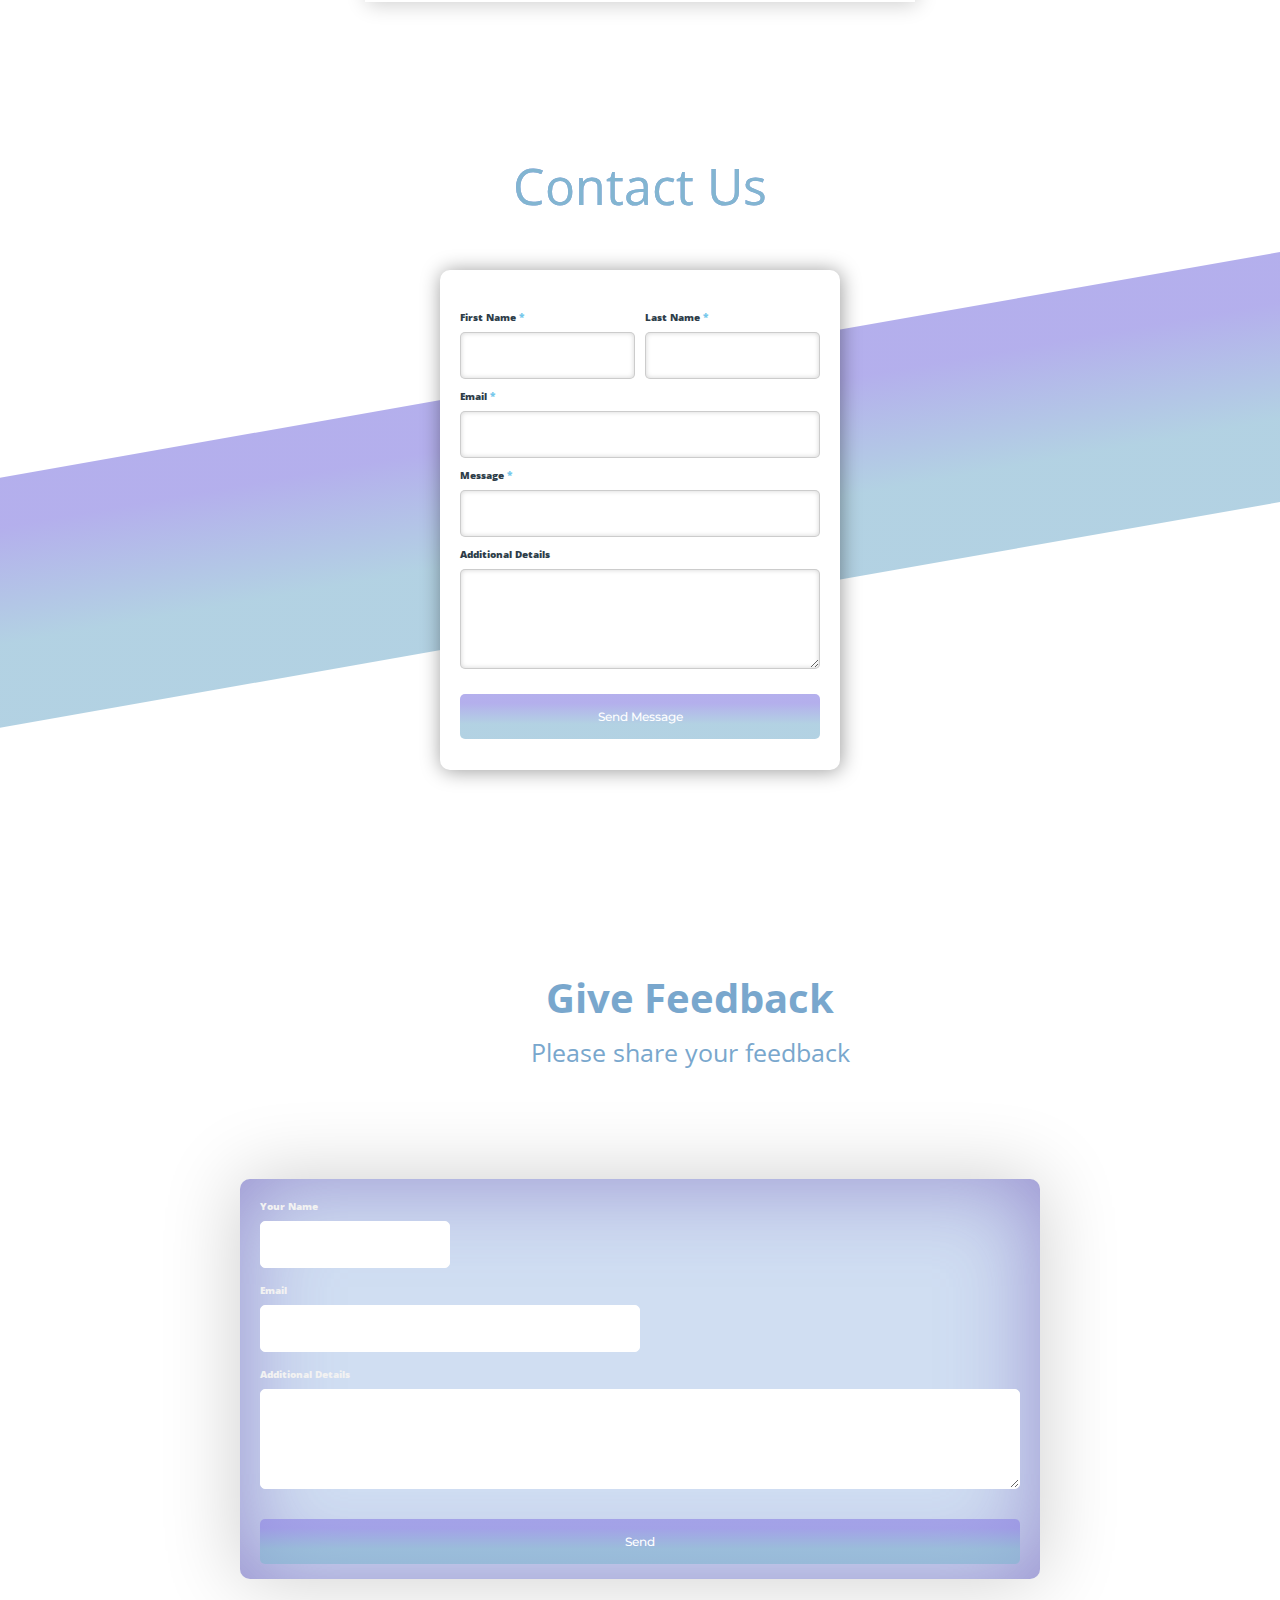
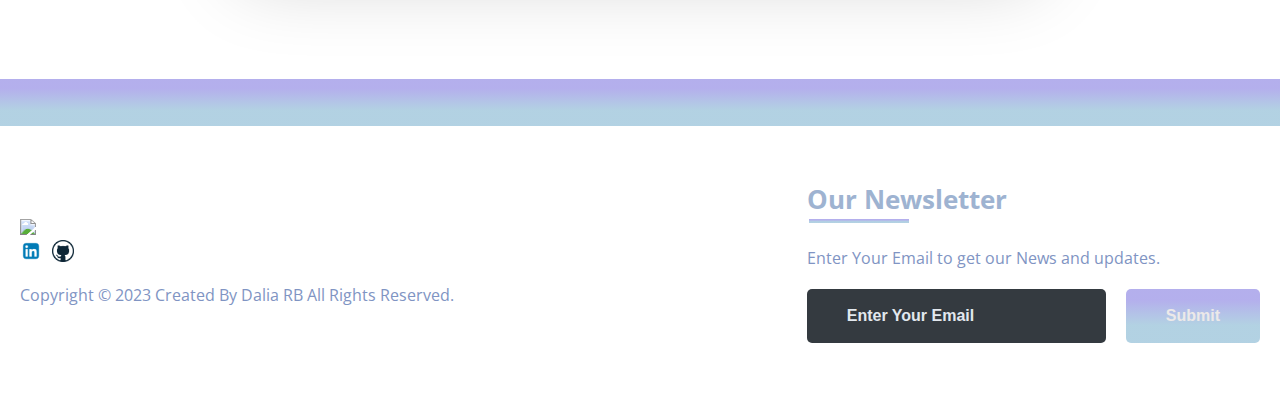
==== commit 7e67a679: "quotes" ====
--- a/index.html
+++ b/index.html
@@ -42,9 +42,9 @@
 		</nav>
 		<div class="head-container">
 			<div class="quote">
-				<p> “The more that you read, the more things you will know. The more that you learn, the more places you’ll go.”
+				<p> “ You must be the change you wish to see in the world.” – Mahatma Gandhi
                 </p>
-				<h5>Websites were created by web developers, who made sure they worked well and provided a positive user experience. Depending on the activities they are carrying out and the platforms they are working on, web developers use different programming languages to write lines of code.</h5>
+				<h5>Websites were created by web developers, who made sure they worked well and provided a positive user experience. An individual block of code takes moments to write, minutes or hours to debug, and can last forever without being touched again.</h5>
 				<div class="play">
 					<img src="images/png-clipart-metronome-blue-play-button-icon-thumbnail-removebg-preview.png" alt="play"><span><a href="https://youtu.be/GEfuOMzRgXo" target="_blank">Watch Now</a></span>
 				</div>
@@ -277,7 +277,7 @@
 
 	<div class="feedbox">
 		<div class="feed">
-			<form action="mailto:bacaridalia@outlook.fr" method="post" enctype="text/plain">
+			<form action="mailto:daliarbacari@gmail.com" method="post" enctype="text/plain">
 				<label>Your Name</label><br>
 				<input type="text" name="" class="fname" required="required"><br>
 				<label>Email</label><br>
